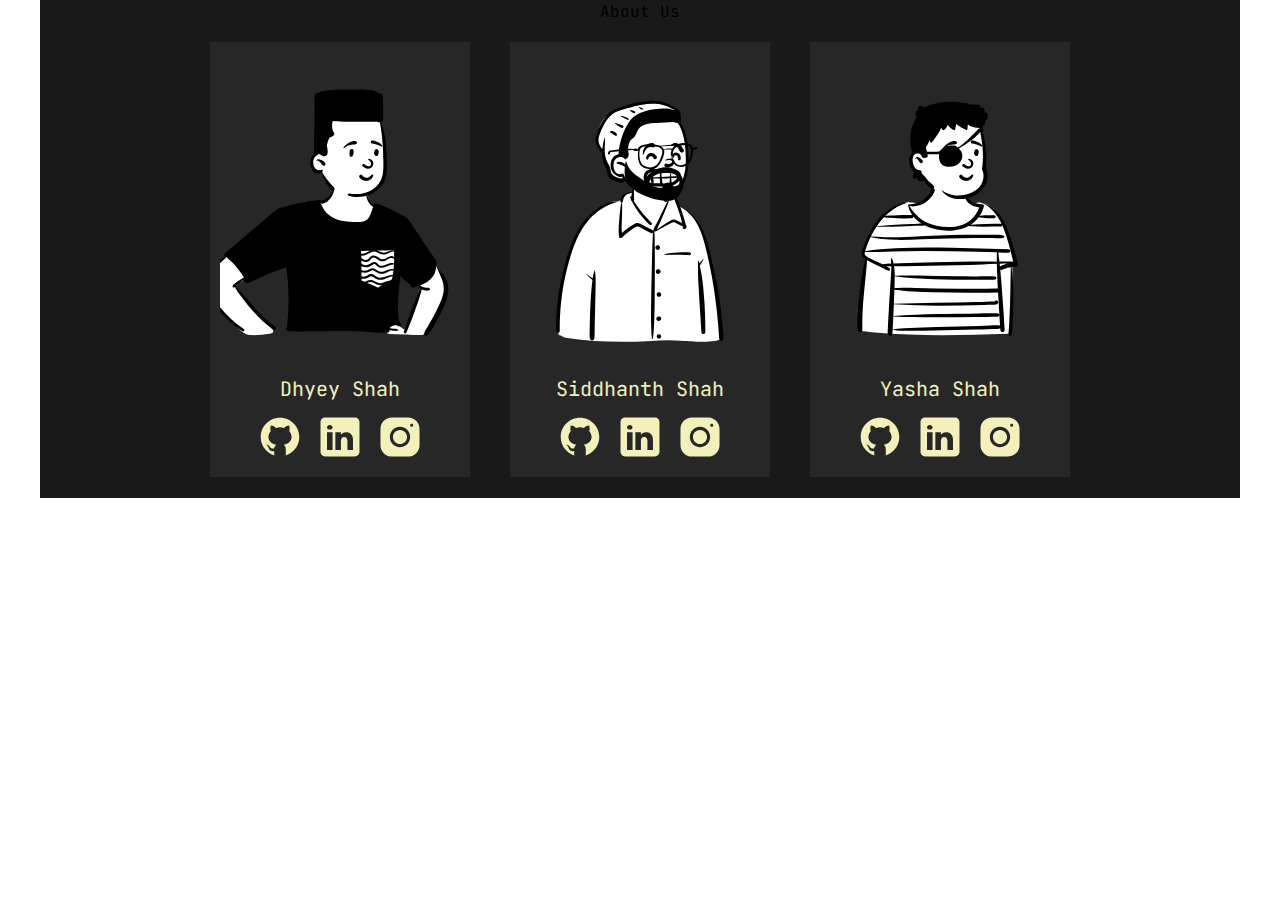
==== aboutus.html @ af2744e6 "Initial Commit" ====
<!DOCTYPE html>
<html lang="en">
<head>
    <meta charset="UTF-8">
    <meta http-equiv="X-UA-Compatible" content="IE=edge">
    <meta name="viewport" content="width=device-width, initial-scale=1.0">
    <title>About Us</title>
    <link rel="stylesheet" href="./stylesheets/aboutus/aboutus.css">
</head>
<body>
    <div class="container">
        <div class="aboutus">
            <p>About Us</p>
            <div class="cards">
                <div class="card1">
                    <img src="./images/avatar1.svg" alt="Dhyey Shah">
                    <p>Dhyey Shah</p>
                    <div class="platforms">
                        <a href="https://github.com/DhyeyShah794/" target="_blank" rel="noopener noreferrer"><img src="./images/github.svg" alt="github" class="github"></a>
                        <a href="https://www.linkedin.com/in/dhyey-s-aa0aa7195" target="_blank" rel="noopener noreferrer"><img src="./images/linkedin.svg" alt="linkedin" class="linkedin"></a>
                        <a href="" target="_blank" rel="noopener noreferrer"><img src="./images/instagram.svg" alt="instagram" class="instagram"></a>
                    </div>
                </div>
                <div class="card2">
                    <img src="./images/avatar2.svg" alt="Siddhanth Shah">
                    <p>Siddhanth Shah</p>
                    <div class="platforms">
                        <a href="https://github.com/SiddhanthShah100/" target="_blank" rel="noopener noreferrer"><img src="./images/github.svg" alt="github" class="github"></a>
                        <a href="" target="_blank" rel="noopener noreferrer"><img src="./images/linkedin.svg" alt="linkedin" class="linkedin"></a>
                        <a href="" target="_blank" rel="noopener noreferrer"><img src="./images/instagram.svg" alt="instagram" class="instagram"></a>
                    </div>
                </div>
                <div class="card3">
                    <img src="./images/avatar3.svg" alt="Yasha Shah">
                    <p>Yasha Shah</p>
                    <div class="platforms">
                        <a href="https://github.com/backslash-s/" target="_blank" rel="noopener noreferrer"><img src="./images/github.svg" alt="github" class="github"></a>
                        <a href="" target="_blank" rel="noopener noreferrer"><img src="./images/linkedin.svg" alt="linkedin" class="linkedin"></a>
                        <a href="https://www.instagram.com/_backslash_s" target="_blank" rel="noopener noreferrer"><img src="./images/instagram.svg" alt="instagram" class="instagram"></a>
                    </div>
                </div>
            </div>
        </div>
        <div class="contactus">
            
        </div>
    </div>
    <script defer src="./javascript/aboutus/aboutus.js"></script>
</body>
</html>
---- stylesheets/aboutus/aboutus.css ----
@import url("https://fonts.googleapis.com/css2?family=JetBrains+Mono:wght@100;200;300;400;500&display=swap");
* {
  box-sizing: border-box;
  padding: 0;
  margin: 0;
  scroll-behavior: smooth;
  font-family: "JetBrains Mono", monospace;
}

.container {
  max-width: 1200px;
  margin-left: auto;
  margin-right: auto;
  border: #191919 solid 1px;
}
.container .aboutus {
  display: flex;
  flex-direction: column;
  align-items: center;
  background: #191919;
}
.container .cards {
  display: grid;
  grid-template-columns: 1fr 1fr 1fr;
  color: #f4f0bb;
}
.container .cards .card1,
.container .cards .card2,
.container .cards .card3 {
  display: flex;
  flex-direction: column;
  align-items: center;
  padding: 10px;
  margin: 20px;
  background: #272727;
  transition: box-shadow 0.2s;
}
.container .cards .card1 p,
.container .cards .card2 p,
.container .cards .card3 p {
  font-size: 20px;
  padding-bottom: 10px;
}
.container .cards .card1 .platforms img,
.container .cards .card2 .platforms img,
.container .cards .card3 .platforms img {
  margin: 5px;
  width: 40px;
  height: 40px;
  transition: transform 0.2s;
}
.container .cards .card1 .platforms .github:hover, .container .cards .card1 .platforms .linkedin:hover, .container .cards .card1 .platforms .instagram:hover,
.container .cards .card2 .platforms .github:hover,
.container .cards .card2 .platforms .linkedin:hover,
.container .cards .card2 .platforms .instagram:hover,
.container .cards .card3 .platforms .github:hover,
.container .cards .card3 .platforms .linkedin:hover,
.container .cards .card3 .platforms .instagram:hover {
  transform: translateY(-10px);
  transition: transform 0.2s;
}
.container .card1:hover,
.container .card2:hover,
.container .card3:hover {
  box-shadow: 0px 0px 30px 4px rgba(0, 0, 0, 0.75);
  transition: box-shadow 0.2s;
}
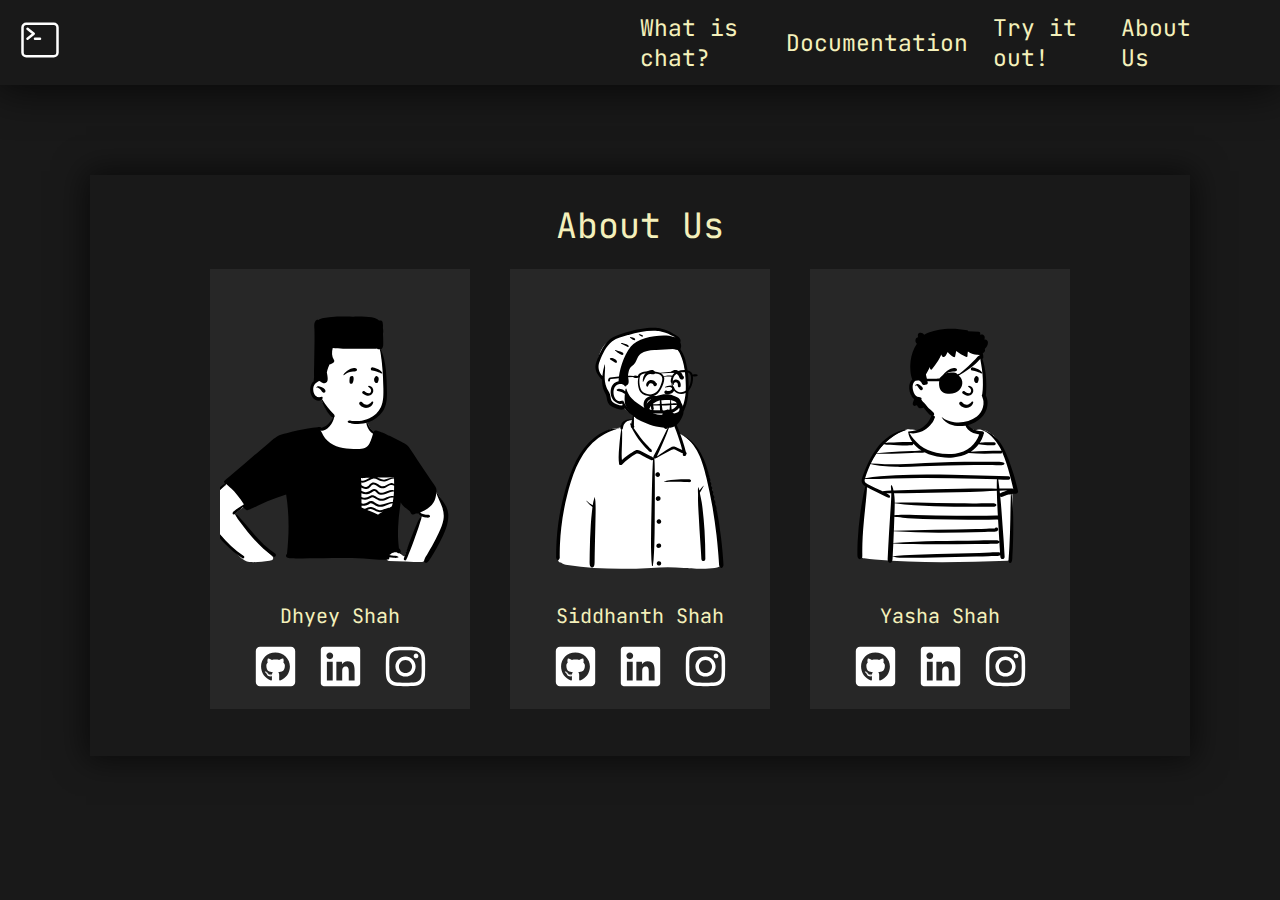
==== commit 0fbe7f15: "Worked on about us page" ====
--- a/aboutus.html
+++ b/aboutus.html
@@ -6,9 +6,19 @@
     <meta name="viewport" content="width=device-width, initial-scale=1.0">
     <title>About Us</title>
     <link rel="stylesheet" href="./stylesheets/aboutus/aboutus.css">
+    <link rel="stylesheet" href="./stylesheets/index/index.css">
 </head>
 <body>
-    <div class="container">
+    <div class="navbar">
+        <p><a href="./index.html"><img src="./images/logo.svg" alt="logo"></a></p>
+        <ul>
+            <li><a href="./index.html#section-2">What is chat?</a></li>
+            <li><a href="#">Documentation</a></li>
+            <li><a href="#">Try it out!</a></li>
+            <li><a href="./aboutus.html">About Us</a></li>
+        </ul>
+    </div>
+    <div class="container-abt">
         <div class="aboutus">
             <p>About Us</p>
             <div class="cards">
--- a/stylesheets/aboutus/aboutus.css
+++ b/stylesheets/aboutus/aboutus.css
@@ -7,26 +7,34 @@
   font-family: "JetBrains Mono", monospace;
 }
 
-.container {
-  max-width: 1200px;
+.container-abt {
+  max-width: 1100px;
   margin-left: auto;
   margin-right: auto;
-  border: #191919 solid 1px;
+  margin-top: 10vh;
+  padding-bottom: 3vh;
+  padding-top: 3vh;
+  box-shadow: 0px 0px 30px 4px rgba(0, 0, 0, 0.6);
 }
-.container .aboutus {
+.container-abt .aboutus {
   display: flex;
   flex-direction: column;
   align-items: center;
   background: #191919;
 }
-.container .cards {
+.container-abt .aboutus p {
+  font-family: "JetBrains Mono", monospace;
+  font-size: 35px;
+  color: #f4f0bb;
+}
+.container-abt .cards {
   display: grid;
   grid-template-columns: 1fr 1fr 1fr;
   color: #f4f0bb;
 }
-.container .cards .card1,
-.container .cards .card2,
-.container .cards .card3 {
+.container-abt .cards .card1,
+.container-abt .cards .card2,
+.container-abt .cards .card3 {
   display: flex;
   flex-direction: column;
   align-items: center;
@@ -35,33 +43,32 @@
   background: #272727;
   transition: box-shadow 0.2s;
 }
-.container .cards .card1 p,
-.container .cards .card2 p,
-.container .cards .card3 p {
+.container-abt .cards .card1 p,
+.container-abt .cards .card2 p,
+.container-abt .cards .card3 p {
   font-size: 20px;
   padding-bottom: 10px;
 }
-.container .cards .card1 .platforms img,
-.container .cards .card2 .platforms img,
-.container .cards .card3 .platforms img {
+.container-abt .cards .card1 .platforms img,
+.container-abt .cards .card2 .platforms img,
+.container-abt .cards .card3 .platforms img {
   margin: 5px;
-  width: 40px;
-  height: 40px;
-  transition: transform 0.2s;
+  width: 45px;
+  height: 45px;
+  filter: invert(1);
 }
-.container .cards .card1 .platforms .github:hover, .container .cards .card1 .platforms .linkedin:hover, .container .cards .card1 .platforms .instagram:hover,
-.container .cards .card2 .platforms .github:hover,
-.container .cards .card2 .platforms .linkedin:hover,
-.container .cards .card2 .platforms .instagram:hover,
-.container .cards .card3 .platforms .github:hover,
-.container .cards .card3 .platforms .linkedin:hover,
-.container .cards .card3 .platforms .instagram:hover {
-  transform: translateY(-10px);
-  transition: transform 0.2s;
+.container-abt .cards .card1 .platforms .github:hover, .container-abt .cards .card1 .platforms .linkedin:hover, .container-abt .cards .card1 .platforms .instagram:hover,
+.container-abt .cards .card2 .platforms .github:hover,
+.container-abt .cards .card2 .platforms .linkedin:hover,
+.container-abt .cards .card2 .platforms .instagram:hover,
+.container-abt .cards .card3 .platforms .github:hover,
+.container-abt .cards .card3 .platforms .linkedin:hover,
+.container-abt .cards .card3 .platforms .instagram:hover {
+  filter: invert(0.85);
 }
-.container .card1:hover,
-.container .card2:hover,
-.container .card3:hover {
+.container-abt .card1:hover,
+.container-abt .card2:hover,
+.container-abt .card3:hover {
   box-shadow: 0px 0px 30px 4px rgba(0, 0, 0, 0.75);
   transition: box-shadow 0.2s;
 }--- a/stylesheets/index/index.css
+++ b/stylesheets/index/index.css
@@ -0,0 +1,219 @@
+@import url("https://fonts.googleapis.com/css2?family=JetBrains+Mono:wght@100;200;300;400;500&display=swap");
+* {
+  box-sizing: border-box;
+  padding: 0;
+  margin: 0;
+  scroll-behavior: smooth;
+}
+
+body {
+  background: #191919;
+}
+
+.navbar {
+  padding: 10px;
+  font-family: "JetBrains Mono", monospace;
+  display: grid;
+  grid-template-columns: 1fr 1fr;
+  position: sticky;
+  overflow: hidden;
+  top: 0;
+  background: #191919;
+  z-index: 1;
+  box-shadow: 0px 0px 44px 4px rgba(0, 0, 0, 0.75);
+}
+.navbar ul {
+  display: flex;
+  flex-direction: row;
+  justify-content: end;
+  align-items: center;
+  margin-right: 50px;
+}
+.navbar li {
+  list-style: none;
+  margin-right: 25px;
+  font-size: 23px;
+}
+.navbar img {
+  filter: invert(1);
+  width: 40px;
+  margin: 10px;
+}
+.navbar a {
+  text-decoration: none;
+  color: #F4F0BB;
+}
+
+.container {
+  max-width: 950px;
+  max-height: 50vh;
+  margin-left: 2%;
+  margin-top: 5%;
+  box-shadow: 0px 0px 44px 4px rgba(0, 0, 0, 0.75);
+  border-bottom-left-radius: 7px;
+  border-bottom-right-radius: 7px;
+}
+
+.terminal .titlebar {
+  background: #272727;
+  position: relative;
+  display: grid;
+  grid-template-columns: 120fr 99fr;
+  border-top-left-radius: 7px;
+  border-top-right-radius: 7px;
+  padding: 6px 0;
+  box-shadow: 0px 3px 7px -2px rgb(17, 17, 17);
+}
+.terminal .titlebar .title {
+  color: #F4F0BB;
+  font-family: "JetBrains Mono", monospace;
+  display: flex;
+  align-items: center;
+  justify-content: end;
+}
+.terminal .titlebar .dots {
+  display: flex;
+  align-items: center;
+  justify-content: end;
+  padding-right: 10px;
+}
+.terminal .titlebar .dots .dot-red {
+  width: 14px;
+  height: 14px;
+  background: #F00000;
+  position: relative;
+  border-radius: 50%;
+  margin: 3px;
+}
+.terminal .titlebar .dots .dot-yellow {
+  width: 14px;
+  height: 14px;
+  background: #FFB700;
+  position: relative;
+  border-radius: 50%;
+  margin: 3px;
+}
+.terminal .titlebar .dots .dot-green {
+  width: 14px;
+  height: 14px;
+  background: #70E000;
+  position: relative;
+  border-radius: 50%;
+  margin: 3px;
+}
+.terminal .terminal-screen {
+  background: #191919;
+  font-family: "JetBrains Mono", monospace;
+  color: #F4F0BB;
+  margin-bottom: 40%;
+  display: flex;
+  flex-direction: column;
+}
+.terminal .terminal-screen p {
+  margin-left: 7px;
+  margin-bottom: 14px;
+  display: flex;
+  align-items: center;
+}
+.terminal .terminal-screen #cmd-1 {
+  margin-top: 10px;
+}
+.terminal .terminal-screen #cmd-1::after,
+.terminal .terminal-screen #cmd-2::after {
+  content: "";
+  width: 2px;
+  height: 20px;
+  background: #FFB700;
+  display: inline;
+}
+
+.section-1 {
+  display: grid;
+  grid-template-columns: 3fr 2fr;
+  padding: 10px;
+  opacity: 0;
+  min-height: 100vh;
+}
+
+.subtext {
+  margin-top: 5%;
+  margin-left: 2%;
+}
+.subtext .heading {
+  color: #F4F0BB;
+  font-size: 80px;
+  font-family: "JetBrains Mono", monospace;
+}
+.subtext .desc-1 {
+  color: #F4F0BB;
+  font-size: 55px;
+  font-family: "JetBrains Mono", monospace;
+}
+.subtext .desc-2 {
+  color: #F4F0BB;
+  font-size: 25px;
+  font-family: "JetBrains Mono", monospace;
+  padding-top: 15px;
+}
+
+.section-2 {
+  padding: 30px;
+  min-height: 100vh;
+  font-family: "JetBrains Mono", monospace;
+  font-size: 30px;
+  color: #F4F0BB;
+}
+.section-2 .heading-sec-2 {
+  opacity: 0;
+  transition: all 1s;
+  font-size: 50px;
+}
+.section-2 .features {
+  display: flex;
+  flex-direction: column;
+  justify-content: center;
+}
+.section-2 .feature {
+  padding: 50px;
+  margin-bottom: 2%;
+  width: 30vw;
+  border: 1px solid #FFB700;
+}
+.section-2 .hiddenl {
+  opacity: 0;
+  transition: all 1s;
+  align-self: flex-start;
+}
+.section-2 .hiddenr {
+  opacity: 0;
+  transition: all 1s;
+  align-self: flex-end;
+}
+.section-2 .showl {
+  opacity: 1;
+  transform: translateX(40%);
+}
+.section-2 .showr {
+  opacity: 1;
+  transform: translateX(-40%);
+}
+.section-2 .showhead {
+  opacity: 1;
+  margin-top: 70px;
+  margin-bottom: 50px;
+}
+
+body::-webkit-scrollbar {
+  width: 10px;
+  box-shadow: 0px 3px 7px -2px rgb(255, 255, 255);
+}
+
+body::-webkit-scrollbar-track {
+  background: #272727;
+  border-radius: 5px;
+}
+
+body::-webkit-scrollbar-thumb {
+  background: #424242;
+  border-radius: 5px;
+}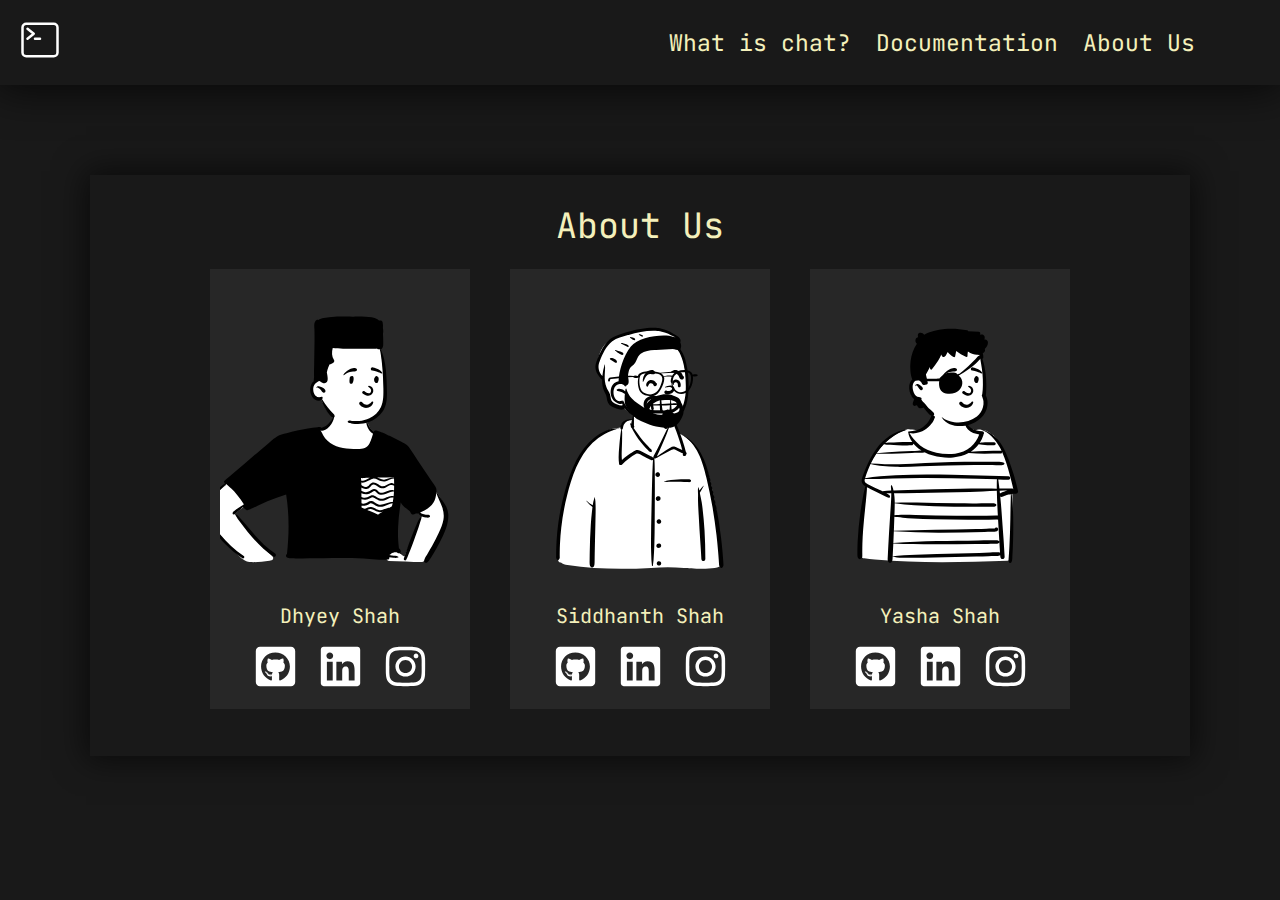
==== commit de4f35c0: "Minor changes" ====
--- a/aboutus.html
+++ b/aboutus.html
@@ -1,9 +1,6 @@
 <!DOCTYPE html>
 <html lang="en">
 <head>
-    <meta charset="UTF-8">
-    <meta http-equiv="X-UA-Compatible" content="IE=edge">
-    <meta name="viewport" content="width=device-width, initial-scale=1.0">
     <title>About Us</title>
     <link rel="stylesheet" href="./stylesheets/aboutus/aboutus.css">
     <link rel="stylesheet" href="./stylesheets/index/index.css">
@@ -13,8 +10,7 @@
         <p><a href="./index.html"><img src="./images/logo.svg" alt="logo"></a></p>
         <ul>
             <li><a href="./index.html#section-2">What is chat?</a></li>
-            <li><a href="#">Documentation</a></li>
-            <li><a href="#">Try it out!</a></li>
+            <li><a href="./docs.html">Documentation</a></li>
             <li><a href="./aboutus.html">About Us</a></li>
         </ul>
     </div>
--- a/stylesheets/index/index.css
+++ b/stylesheets/index/index.css
@@ -54,6 +54,9 @@
   border-bottom-right-radius: 7px;
 }
 
+.terminal {
+  line-height: 25px;
+}
 .terminal .titlebar {
   background: #272727;
   position: relative;
@@ -205,7 +208,6 @@
 
 body::-webkit-scrollbar {
   width: 10px;
-  box-shadow: 0px 3px 7px -2px rgb(255, 255, 255);
 }
 
 body::-webkit-scrollbar-track {
@@ -216,4 +218,14 @@
 body::-webkit-scrollbar-thumb {
   background: #424242;
   border-radius: 5px;
+}
+
+::-moz-selection {
+  color: #272727;
+  background: #F4F0BB;
+}
+
+::selection {
+  color: #272727;
+  background: #F4F0BB;
 }